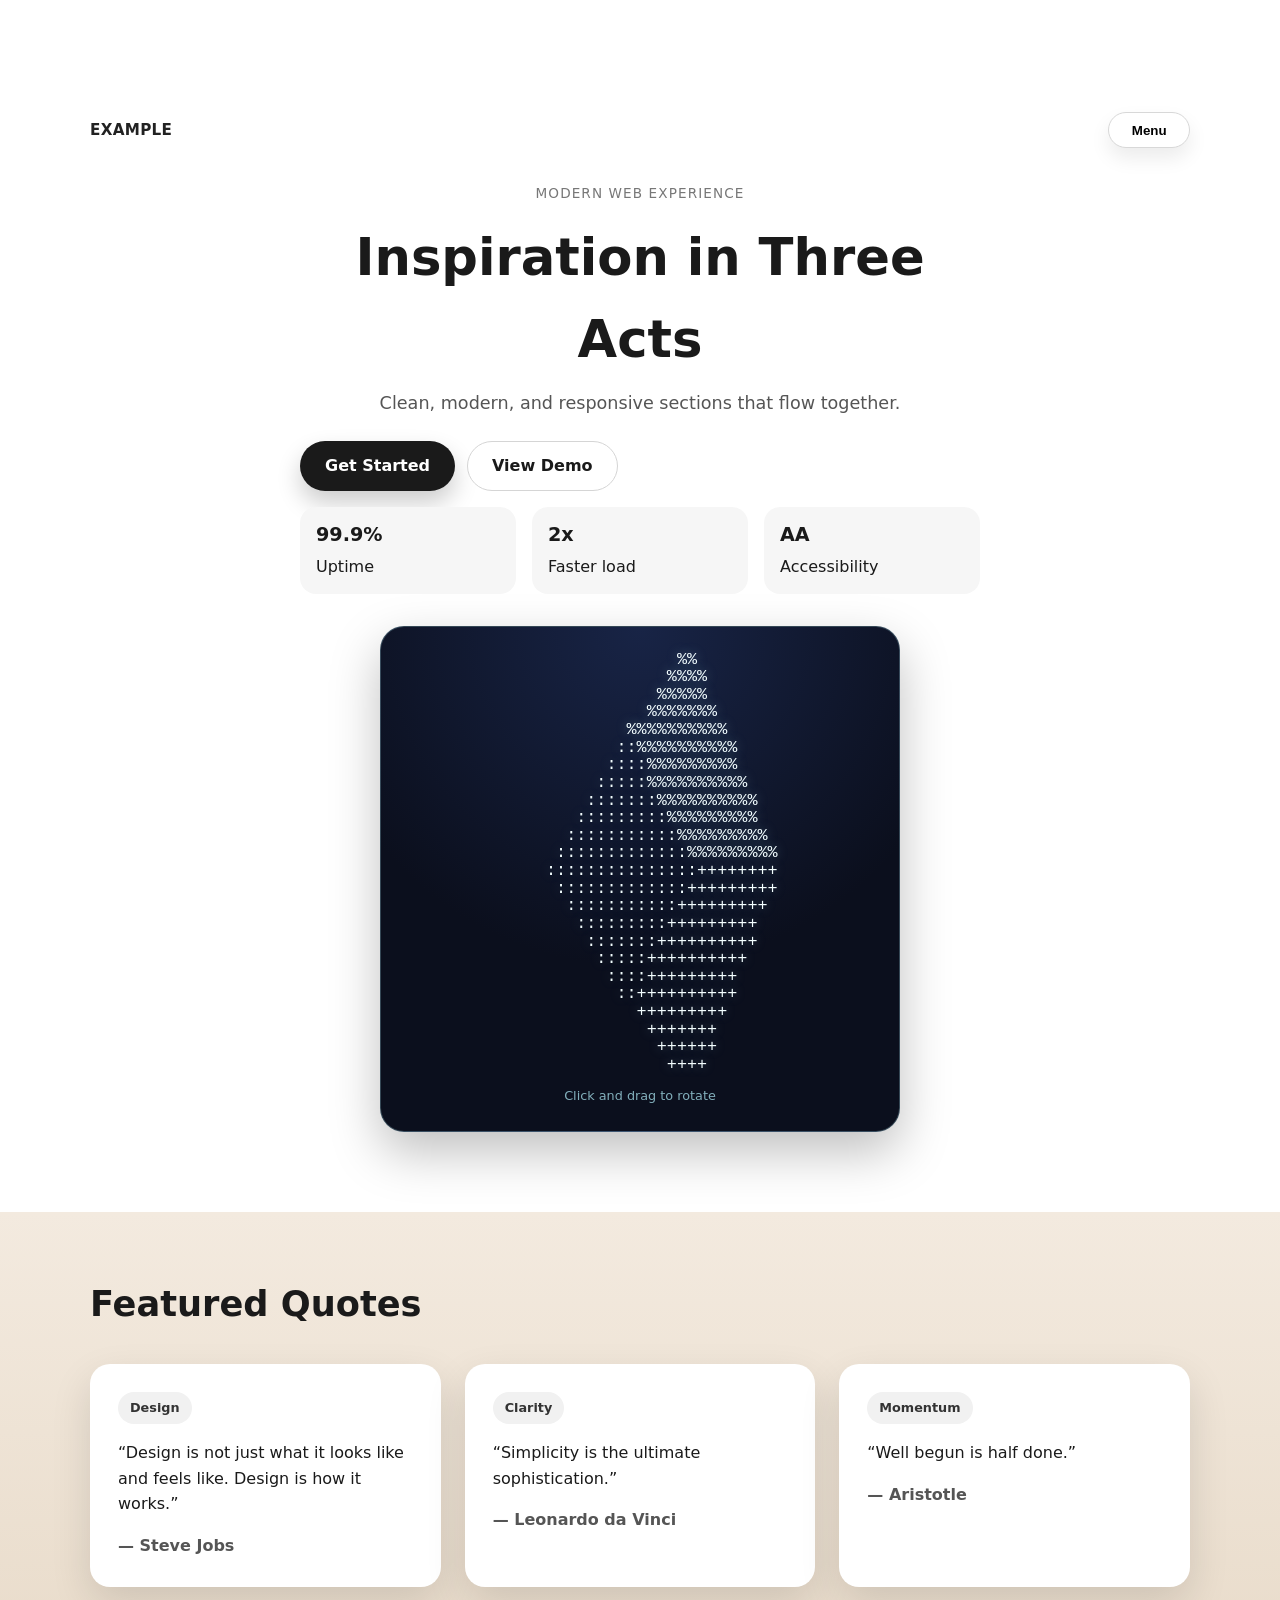
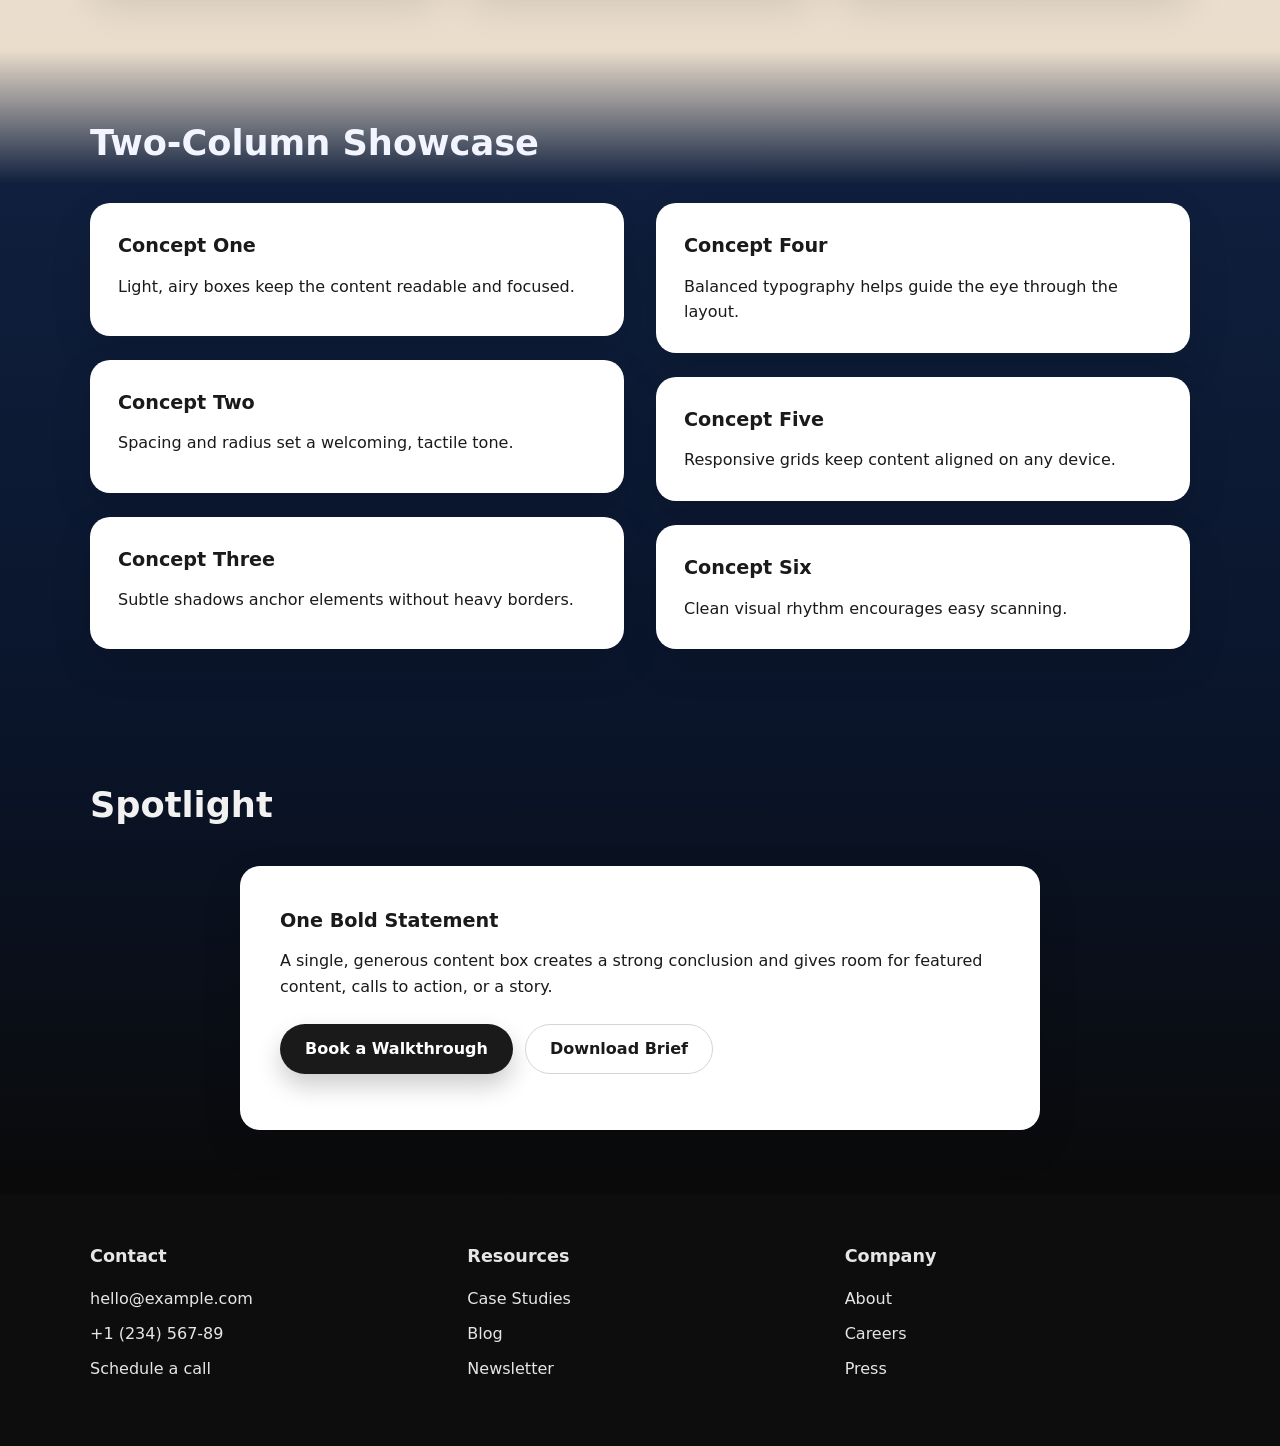
==== index.html @ aa2b6542 "Example website" ====
<!DOCTYPE html>
<html lang="en">
  <head>
    <meta charset="UTF-8" />
    <meta name="viewport" content="width=device-width, initial-scale=1.0" />
    <title>Example Website</title>
    <link rel="stylesheet" href="styles.css" />
  </head>
  <body>
    <header class="site-header">
      <div class="container header-inner">
        <div class="header-top">
          <span class="logo">Example</span>
          <div class="nav-wrapper">
            <button class="menu-button" type="button" aria-expanded="false" aria-controls="site-nav">
              Menu
            </button>
            <nav id="site-nav" class="site-nav" aria-label="Main Navigation">
              <a href="#">Home</a>
              <a href="#">Work</a>
              <a href="#">Services</a>
              <a href="#">Contact</a>
            </nav>
          </div>
        </div>
        <div class="brand">
          <span class="eyebrow">Modern web experience</span>
          <h1>Inspiration in Three Acts</h1>
          <p>Clean, modern, and responsive sections that flow together.</p>
          <div class="cta-row">
            <a class="button button--primary" href="#">Get Started</a>
            <a class="button button--ghost" href="#">View Demo</a>
          </div>
          <div class="meta-row">
            <div class="meta">
              <strong>99.9%</strong>
              <span>Uptime</span>
            </div>
            <div class="meta">
              <strong>2x</strong>
              <span>Faster load</span>
            </div>
            <div class="meta">
              <strong>AA</strong>
              <span>Accessibility</span>
            </div>
          </div>
        </div>
        <div class="ascii-panel" aria-hidden="true">
          <pre id="ascii-cube" class="ascii-cube"></pre>
          <span class="ascii-hint">Click and drag to rotate</span>
        </div>
      </div>
    </header>

    <main>
      <section class="section section--beige">
        <div class="container">
          <h2>Featured Quotes</h2>
          <div class="card-grid">
            <article class="card">
              <div class="chip">Design</div>
              <p>“Design is not just what it looks like and feels like. Design is how it works.”</p>
              <span>— Steve Jobs</span>
            </article>
            <article class="card">
              <div class="chip">Clarity</div>
              <p>“Simplicity is the ultimate sophistication.”</p>
              <span>— Leonardo da Vinci</span>
            </article>
            <article class="card">
              <div class="chip">Momentum</div>
              <p>“Well begun is half done.”</p>
              <span>— Aristotle</span>
            </article>
          </div>
        </div>
      </section>

      <section class="section section--blue">
        <div class="container">
          <h2>Two-Column Showcase</h2>
          <div class="two-column">
            <div class="column">
              <article class="card">
                <h3>Concept One</h3>
                <p>Light, airy boxes keep the content readable and focused.</p>
              </article>
              <article class="card">
                <h3>Concept Two</h3>
                <p>Spacing and radius set a welcoming, tactile tone.</p>
              </article>
              <article class="card">
                <h3>Concept Three</h3>
                <p>Subtle shadows anchor elements without heavy borders.</p>
              </article>
            </div>
            <div class="column">
              <article class="card">
                <h3>Concept Four</h3>
                <p>Balanced typography helps guide the eye through the layout.</p>
              </article>
              <article class="card">
                <h3>Concept Five</h3>
                <p>Responsive grids keep content aligned on any device.</p>
              </article>
              <article class="card">
                <h3>Concept Six</h3>
                <p>Clean visual rhythm encourages easy scanning.</p>
              </article>
            </div>
          </div>
        </div>
      </section>

      <section class="section section--black">
        <div class="container">
          <h2>Spotlight</h2>
          <article class="card card--large">
            <h3>One Bold Statement</h3>
            <p>
              A single, generous content box creates a strong conclusion and gives room for
              featured content, calls to action, or a story.
            </p>
            <div class="cta-row">
              <a class="button button--primary" href="#">Book a Walkthrough</a>
              <a class="button button--ghost" href="#">Download Brief</a>
            </div>
          </article>
        </div>
      </section>
    </main>

    <footer class="site-footer">
      <div class="container footer-grid">
        <div>
          <h4>Contact</h4>
          <ul>
            <li><a href="mailto:hello@example.com">hello@example.com</a></li>
            <li><a href="tel:+123456789">+1 (234) 567-89</a></li>
            <li><a href="#">Schedule a call</a></li>
          </ul>
        </div>
        <div>
          <h4>Resources</h4>
          <ul>
            <li><a href="#">Case Studies</a></li>
            <li><a href="#">Blog</a></li>
            <li><a href="#">Newsletter</a></li>
          </ul>
        </div>
        <div>
          <h4>Company</h4>
          <ul>
            <li><a href="#">About</a></li>
            <li><a href="#">Careers</a></li>
            <li><a href="#">Press</a></li>
          </ul>
        </div>
      </div>
    </footer>
    <script>
      const menuButton = document.querySelector(".menu-button");
      const siteNav = document.querySelector(".site-nav");

      if (menuButton && siteNav) {
        const closeMenu = () => {
          siteNav.classList.remove("is-open");
          menuButton.setAttribute("aria-expanded", "false");
        };

        menuButton.addEventListener("click", () => {
          const isOpen = siteNav.classList.toggle("is-open");
          menuButton.setAttribute("aria-expanded", String(isOpen));
        });

        siteNav.addEventListener("click", (event) => {
          if (event.target instanceof HTMLAnchorElement) {
            closeMenu();
          }
        });

        document.addEventListener("click", (event) => {
          if (!siteNav.contains(event.target) && !menuButton.contains(event.target)) {
            closeMenu();
          }
        });

        document.addEventListener("keydown", (event) => {
          if (event.key === "Escape") {
            closeMenu();
          }
        });
      }

      const asciiTarget = document.getElementById("ascii-cube");
      if (asciiTarget) {
        let width = 80;
        let height = 36;
        const chars = " .:-=+*#%@█";
        const cubeVertices = [
          [-1, -1, -1],
          [1, -1, -1],
          [1, 1, -1],
          [-1, 1, -1],
          [-1, -1, 1],
          [1, -1, 1],
          [1, 1, 1],
          [-1, 1, 1],
        ];
        const cubeFaces = [
          [0, 1, 2, 3],
          [4, 5, 6, 7],
          [0, 1, 5, 4],
          [2, 3, 7, 6],
          [1, 2, 6, 5],
          [0, 3, 7, 4],
        ];

        let rotX = 0.6;
        let rotY = 0.8;
        let targetX = rotX;
        let targetY = rotY;
        let isDragging = false;
        let lastPointer = { x: 0, y: 0 };

        const updateDimensions = () => {
          const measure = document.createElement("span");
          measure.textContent = "M";
          measure.style.visibility = "hidden";
          measure.style.position = "absolute";
          measure.style.whiteSpace = "pre";
          measure.style.fontFamily = getComputedStyle(asciiTarget).fontFamily;
          measure.style.fontSize = getComputedStyle(asciiTarget).fontSize;
          asciiTarget.appendChild(measure);
          const rect = measure.getBoundingClientRect();
          asciiTarget.removeChild(measure);

          const charWidth = rect.width || 10;
          const charHeight = rect.height || 16;
          const cols = Math.floor(asciiTarget.clientWidth / charWidth);
          const rows = Math.floor(asciiTarget.clientHeight / charHeight);
          width = Math.max(50, cols);
          height = Math.max(24, rows);
        };

        updateDimensions();
        window.addEventListener("resize", updateDimensions);

        const clamp = (value, min, max) => Math.min(Math.max(value, min), max);

        asciiTarget.addEventListener("mousedown", (event) => {
          isDragging = true;
          lastPointer = { x: event.clientX, y: event.clientY };
        });

        window.addEventListener("mouseup", () => {
          isDragging = false;
        });

        asciiTarget.addEventListener("mousemove", (event) => {
          if (!isDragging) return;
          const deltaX = event.clientX - lastPointer.x;
          const deltaY = event.clientY - lastPointer.y;
          lastPointer = { x: event.clientX, y: event.clientY };
          targetY -= deltaX * 0.01;
          targetX += deltaY * 0.01;
        });

        const rotate = (point, ax, ay) => {
          let [x, y, z] = point;
          const cosX = Math.cos(ax);
          const sinX = Math.sin(ax);
          const cosY = Math.cos(ay);
          const sinY = Math.sin(ay);
          let dy = y * cosX - z * sinX;
          let dz = y * sinX + z * cosX;
          let dx = x * cosY + dz * sinY;
          dz = -x * sinY + dz * cosY;
          return [dx, dy, dz];
        };

        const project = (point) => {
          const [x, y, z] = point;
          const depth = 3.5;
          const scale = 24 / (z + depth);
          return [x * scale, y * scale, z];
        };

        const cross = (a, b) => [
          a[1] * b[2] - a[2] * b[1],
          a[2] * b[0] - a[0] * b[2],
          a[0] * b[1] - a[1] * b[0],
        ];

        const normalize = (v) => {
          const length = Math.hypot(v[0], v[1], v[2]) || 1;
          return [v[0] / length, v[1] / length, v[2] / length];
        };

        const toScreen = (p, offsetX, offsetY) => [width / 2 + p[0] + offsetX, height / 2 - (p[1] + offsetY), p[2]];

        const fillTriangle = (p1, p2, p3, intensity, buffer, depthBuffer) => {
          const minX = Math.max(0, Math.floor(Math.min(p1[0], p2[0], p3[0])));
          const maxX = Math.min(width - 1, Math.ceil(Math.max(p1[0], p2[0], p3[0])));
          const minY = Math.max(0, Math.floor(Math.min(p1[1], p2[1], p3[1])));
          const maxY = Math.min(height - 1, Math.ceil(Math.max(p1[1], p2[1], p3[1])));

          const area = (p2[0] - p1[0]) * (p3[1] - p1[1]) - (p2[1] - p1[1]) * (p3[0] - p1[0]);
          if (area === 0) return;

          for (let y = minY; y <= maxY; y += 1) {
            for (let x = minX; x <= maxX; x += 1) {
              const w1 = (p2[0] - p1[0]) * (y - p1[1]) - (p2[1] - p1[1]) * (x - p1[0]);
              const w2 = (p3[0] - p2[0]) * (y - p2[1]) - (p3[1] - p2[1]) * (x - p2[0]);
              const w3 = (p1[0] - p3[0]) * (y - p3[1]) - (p1[1] - p3[1]) * (x - p3[0]);
              const hasNeg = w1 < 0 || w2 < 0 || w3 < 0;
              const hasPos = w1 > 0 || w2 > 0 || w3 > 0;
              if (hasNeg && hasPos) continue;

              const alpha = w2 / area;
              const beta = w3 / area;
              const gamma = 1 - alpha - beta;
              const z = p1[2] * alpha + p2[2] * beta + p3[2] * gamma;

              if (z > depthBuffer[y][x]) {
                depthBuffer[y][x] = z;
                const index = clamp(Math.floor(intensity * (chars.length - 1)), 0, chars.length - 1);
                buffer[y][x] = chars[index];
              }
            }
          }
        };

        const draw = () => {
          if (!isDragging) {
            targetY += 0.0045;
            targetX += 0.0025;
          }

          rotX += (targetX - rotX) * 0.08;
          rotY += (targetY - rotY) * 0.08;

          const buffer = Array.from({ length: height }, () => Array(width).fill(" "));
          const depthBuffer = Array.from({ length: height }, () => Array(width).fill(-Infinity));

          const rotated = cubeVertices.map((v) => rotate(v, rotX, rotY));
          const transformed = rotated.map((v) => project(v));
          const bounds = transformed.reduce(
            (acc, p) => {
              acc.minX = Math.min(acc.minX, p[0]);
              acc.maxX = Math.max(acc.maxX, p[0]);
              acc.minY = Math.min(acc.minY, p[1]);
              acc.maxY = Math.max(acc.maxY, p[1]);
              return acc;
            },
            { minX: Infinity, maxX: -Infinity, minY: Infinity, maxY: -Infinity }
          );
          const centerX = (bounds.minX + bounds.maxX) / 2;
          const centerY = (bounds.minY + bounds.maxY) / 2;
          const offsetX = -centerX;
          const offsetY = -centerY;
          const lightDir = normalize([0.4, 0.6, 1]);

          cubeFaces.forEach((face) => {
            const [a, b, c, d] = face;
            const v1 = rotated[a];
            const v2 = rotated[b];
            const v3 = rotated[c];
            const edge1 = [v2[0] - v1[0], v2[1] - v1[1], v2[2] - v1[2]];
            const edge2 = [v3[0] - v1[0], v3[1] - v1[1], v3[2] - v1[2]];
            const normal = normalize(cross(edge1, edge2));
            const brightness = clamp((normal[0] * lightDir[0] + normal[1] * lightDir[1] + normal[2] * lightDir[2] + 1) / 2, 0.15, 1);

            const p1 = toScreen(transformed[a], offsetX, offsetY);
            const p2 = toScreen(transformed[b], offsetX, offsetY);
            const p3 = toScreen(transformed[c], offsetX, offsetY);
            const p4 = toScreen(transformed[d], offsetX, offsetY);

            fillTriangle(p1, p2, p3, brightness, buffer, depthBuffer);
            fillTriangle(p1, p3, p4, brightness, buffer, depthBuffer);
          });

          asciiTarget.textContent = buffer.map((row) => row.join("")).join("\n");
          requestAnimationFrame(draw);
        };

        draw();
      }
    </script>
  </body>
</html>
---- styles.css ----
:root {
  --beige: #e9dccb;
  --beige-light: #f3eadf;
  --navy: #0f1f3d;
  --navy-deep: #0a152b;
  --black: #0a0a0a;
  --white: #ffffff;
  --text-dark: #1a1a1a;
}

* {
  box-sizing: border-box;
  margin: 0;
  padding: 0;
}

body {
  font-family: "Inter", "Segoe UI", system-ui, -apple-system, sans-serif;
  color: var(--text-dark);
  background: #ffffff;
  line-height: 1.6;
}

.container {
  width: min(1100px, 90vw);
  margin: 0 auto;
  padding: 4rem 0;
}

.site-header {
  background: #ffffff;
  padding: 3rem 0 1rem;
  text-align: center;
  position: relative;
  z-index: 5;
}

.header-inner {
  display: grid;
  gap: 2rem;
  justify-items: center;
  position: relative;
  isolation: isolate;
}

.header-top {
  width: 100%;
  display: flex;
  align-items: center;
  justify-content: space-between;
  gap: 1rem;
}

.logo {
  font-weight: 700;
  letter-spacing: 0.02em;
  text-transform: uppercase;
  font-size: 0.95rem;
  color: #222;
}

.brand {
  max-width: 680px;
}

.ascii-panel {
  width: min(520px, 90vw);
  background: radial-gradient(circle at top, #182446, #0b0f1d 60%);
  color: #b5f3ff;
  border-radius: 24px;
  padding: 1.5rem;
  box-shadow: 0 20px 50px rgba(0, 0, 0, 0.25);
  position: relative;
  overflow: hidden;
  border: 1px solid rgba(181, 243, 255, 0.25);
  text-align: left;
  cursor: grab;
  user-select: none;
}

.ascii-panel:active {
  cursor: grabbing;
}

.ascii-cube {
  font-family: "JetBrains Mono", "SFMono-Regular", Menlo, monospace;
  font-size: 1.05rem;
  line-height: 1.05;
  min-height: 320px;
  white-space: pre;
  color: #f3feff;
  text-shadow: 0 0 12px rgba(181, 243, 255, 0.35);
  display: block;
  width: 100%;
}

.ascii-hint {
  display: inline-block;
  margin-top: 0.75rem;
  font-size: 0.8rem;
  color: rgba(181, 243, 255, 0.7);
  text-align: center;
  width: 100%;
}

.eyebrow {
  display: inline-block;
  font-size: 0.85rem;
  letter-spacing: 0.08em;
  text-transform: uppercase;
  color: #777;
  margin-bottom: 0.75rem;
}

.cta-row {
  display: flex;
  flex-wrap: wrap;
  gap: 0.75rem;
  margin: 1.5rem 0 1rem;
}

.button {
  display: inline-flex;
  align-items: center;
  justify-content: center;
  padding: 0.7rem 1.5rem;
  border-radius: 999px;
  font-weight: 600;
  text-decoration: none;
  border: 1px solid transparent;
  transition: transform 0.2s ease, box-shadow 0.2s ease, background 0.2s ease;
}

.button--primary {
  background: #1a1a1a;
  color: #ffffff;
  box-shadow: 0 12px 24px rgba(0, 0, 0, 0.2);
}

.button--ghost {
  background: #ffffff;
  color: #1a1a1a;
  border-color: #d5d5d5;
}

.button:hover {
  transform: translateY(-2px);
}

.meta-row {
  display: grid;
  grid-template-columns: repeat(auto-fit, minmax(140px, 1fr));
  gap: 1rem;
  margin-top: 1rem;
}

.meta {
  background: #f6f6f6;
  border-radius: 16px;
  padding: 0.85rem 1rem;
  display: grid;
  gap: 0.2rem;
  text-align: left;
}

.meta strong {
  font-size: 1.2rem;
}

.nav-wrapper {
  position: relative;
  z-index: 10;
}

.menu-button {
  border: 1px solid #d8d8d8;
  background: #ffffff;
  padding: 0.6rem 1.4rem;
  border-radius: 999px;
  font-weight: 600;
  cursor: pointer;
  box-shadow: 0 10px 20px rgba(0, 0, 0, 0.08);
}

.menu-button:focus-visible {
  outline: 2px solid #222;
  outline-offset: 3px;
}

.site-nav {
  position: absolute;
  top: calc(100% + 0.75rem);
  right: 0;
  background: #ffffff;
  border-radius: 18px;
  padding: 1rem 1.25rem;
  display: grid;
  gap: 0.75rem;
  min-width: 180px;
  box-shadow: 0 16px 40px rgba(0, 0, 0, 0.18);
  opacity: 0;
  transform: translateY(-10px);
  pointer-events: none;
  transition: opacity 0.2s ease, transform 0.2s ease;
  text-align: left;
  z-index: 20;
}

.site-nav a {
  color: #1a1a1a;
  text-decoration: none;
  font-weight: 600;
  padding: 0.2rem 0.35rem;
  border-radius: 10px;
  transition: background 0.2s ease;
}

.site-nav a:hover {
  background: #f2f2f2;
}

.site-nav.is-open {
  opacity: 1;
  transform: translateY(0);
  pointer-events: auto;
}

.site-header h1 {
  font-size: clamp(2rem, 4vw, 3.2rem);
  margin-bottom: 0.5rem;
}

.site-header p {
  font-size: 1.1rem;
  color: #555;
}

.section {
  position: relative;
  overflow: hidden;
}

.section h2 {
  font-size: clamp(1.6rem, 3vw, 2.2rem);
  margin-bottom: 2rem;
  color: inherit;
}

.section--beige {
  background: linear-gradient(180deg, var(--beige-light) 0%, var(--beige) 100%);
}

.section--blue {
  background: linear-gradient(180deg, var(--beige) 0%, var(--navy) 20%, var(--navy-deep) 100%);
  color: #f2f5ff;
}

.section--black {
  background: linear-gradient(180deg, var(--navy-deep) 0%, var(--black) 100%);
  color: #f1f1f1;
}

.card-grid {
  display: grid;
  grid-template-columns: repeat(auto-fit, minmax(220px, 1fr));
  gap: 1.5rem;
}

.two-column {
  display: grid;
  grid-template-columns: repeat(2, minmax(0, 1fr));
  gap: 2rem;
}

.column {
  display: grid;
  gap: 1.5rem;
}

.card {
  background: var(--white);
  color: var(--text-dark);
  padding: 1.75rem;
  border-radius: 20px;
  box-shadow: 0 16px 40px rgba(0, 0, 0, 0.12);
  position: relative;
  transition: transform 0.2s ease, box-shadow 0.2s ease;
}

.card:hover {
  transform: translateY(-4px);
  box-shadow: 0 20px 45px rgba(0, 0, 0, 0.16);
}

.chip {
  display: inline-flex;
  align-items: center;
  padding: 0.35rem 0.75rem;
  border-radius: 999px;
  background: #f1f1f1;
  font-size: 0.8rem;
  font-weight: 600;
  color: #333;
  margin-bottom: 1rem;
}

.card span {
  display: block;
  margin-top: 1rem;
  font-weight: 600;
  color: #555;
}

.card h3 {
  margin-bottom: 0.75rem;
  font-size: 1.2rem;
}

.card--large {
  max-width: 800px;
  margin: 0 auto;
  padding: 2.5rem;
}

.site-footer {
  background: #0d0d0d;
  color: #e6e6e6;
}

.footer-grid {
  display: grid;
  grid-template-columns: repeat(auto-fit, minmax(200px, 1fr));
  gap: 2rem;
  padding: 3rem 0 4rem;
}

.site-footer h4 {
  margin-bottom: 1rem;
  font-size: 1.1rem;
}

.site-footer ul {
  list-style: none;
  display: grid;
  gap: 0.6rem;
}

.site-footer a {
  color: inherit;
  text-decoration: none;
  transition: color 0.2s ease;
}

.site-footer a:hover {
  color: #ffffff;
}

@media (max-width: 800px) {
  .two-column {
    grid-template-columns: 1fr;
  }

  .container {
    padding: 3rem 0;
  }

  .site-header {
    text-align: left;
  }

  .header-inner {
    justify-items: start;
  }

  .header-top {
    flex-wrap: wrap;
  }

  .cta-row {
    width: 100%;
  }
}
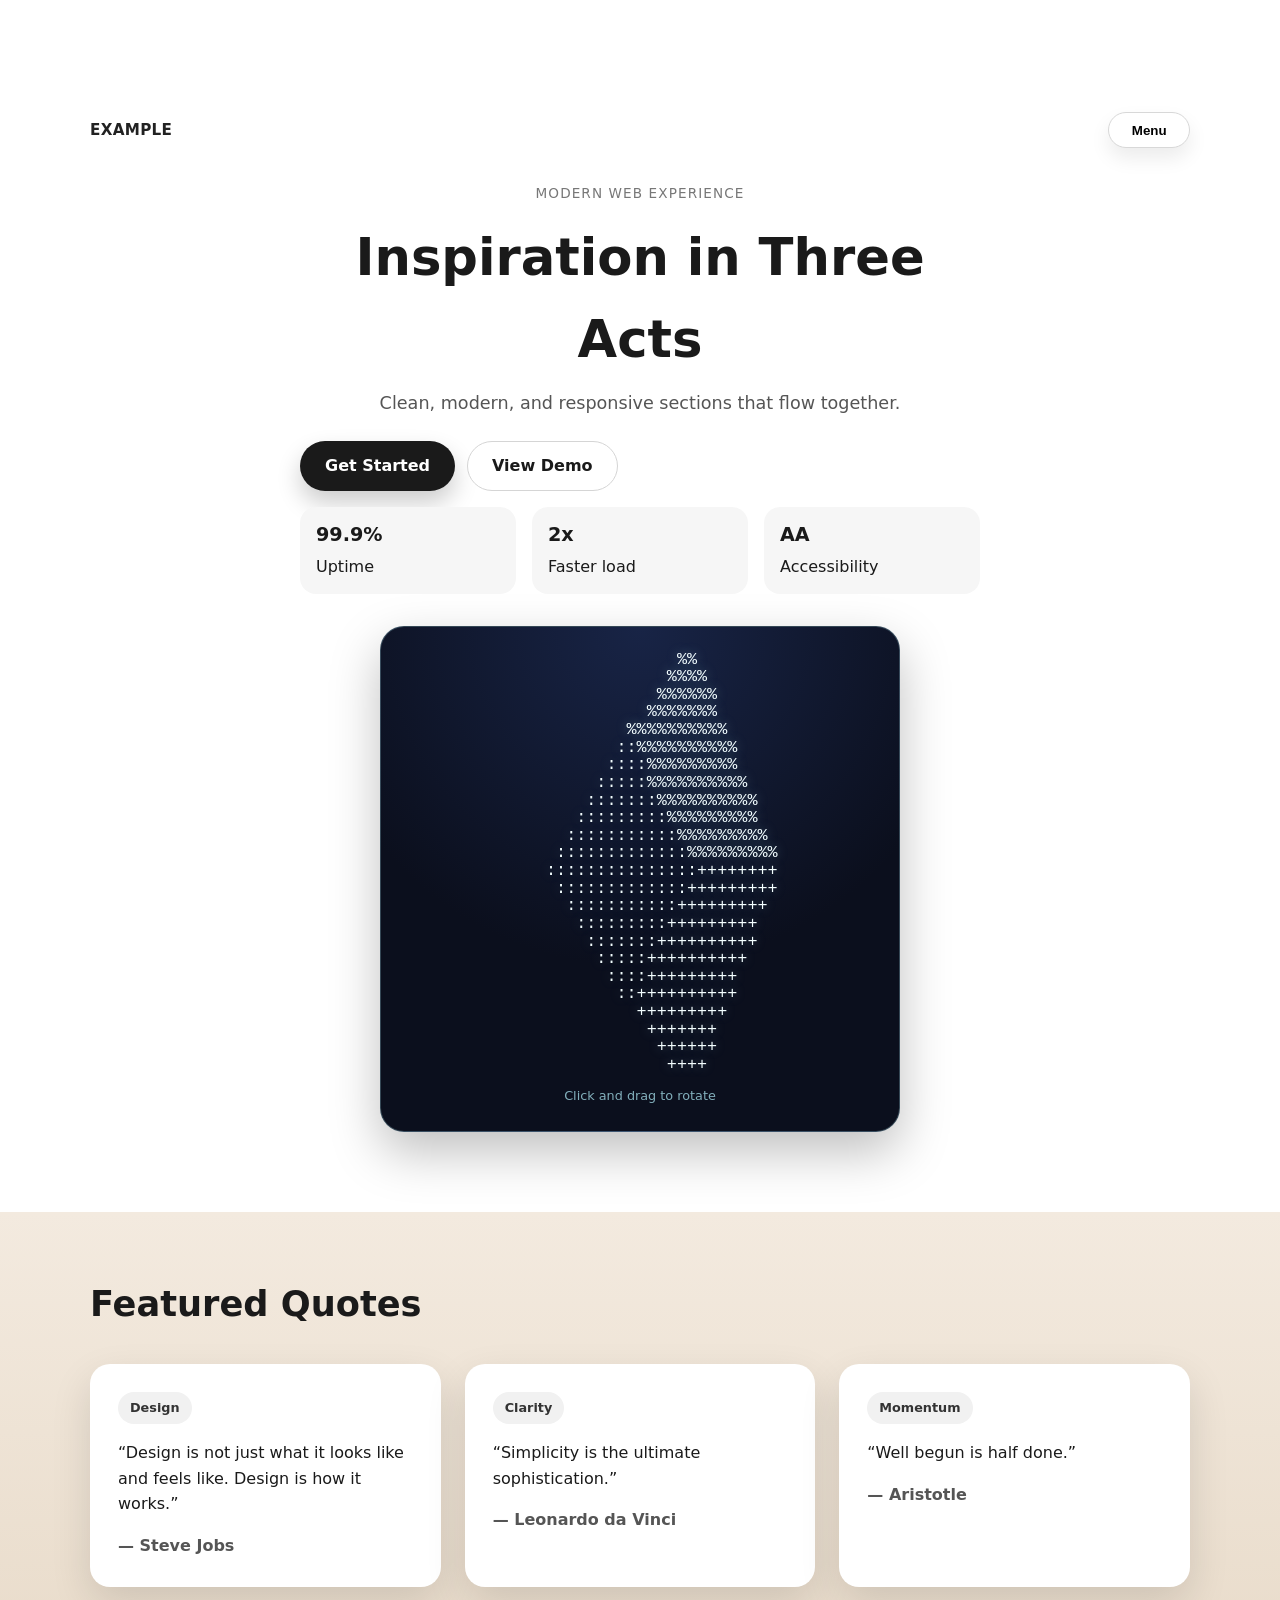
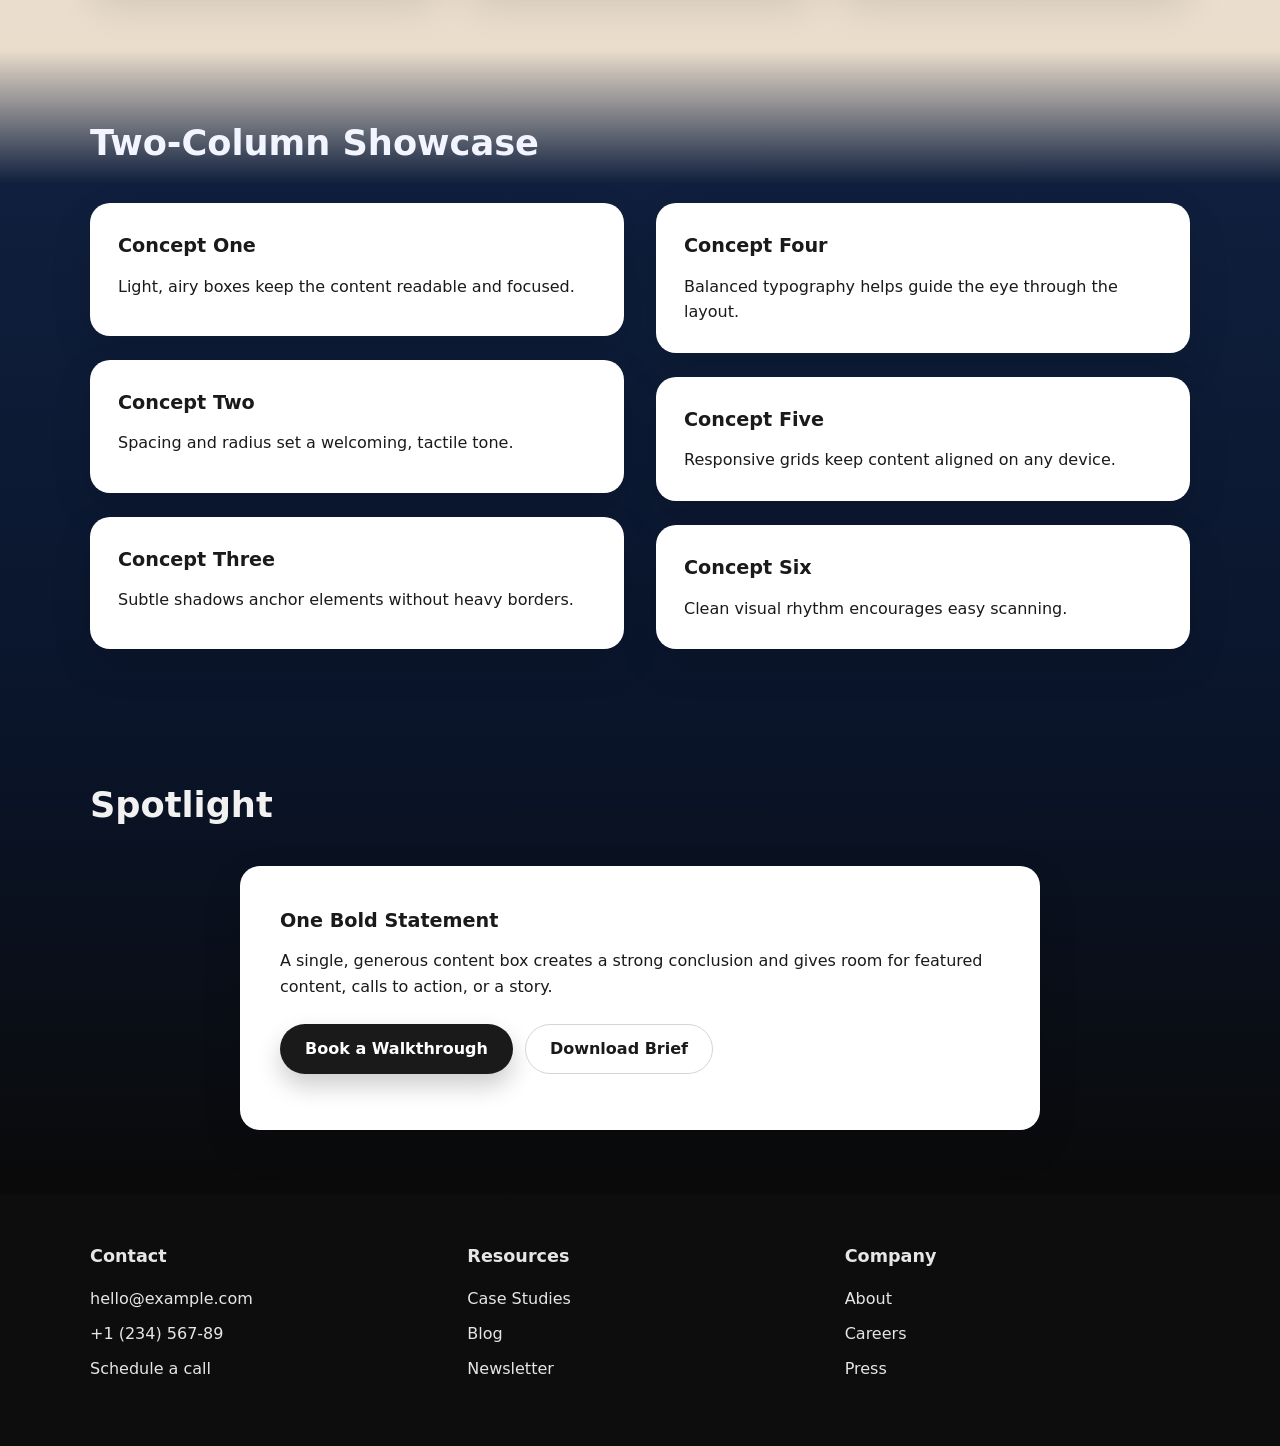
==== commit f3443bf2: "Add money management app with bills, subscriptions, and paydays tracking Agent-Logs-Url: https://git" ====
--- a/index.html
+++ b/index.html
@@ -4,7 +4,7 @@
     <meta charset="UTF-8" />
     <meta name="viewport" content="width=device-width, initial-scale=1.0" />
     <title>Example Website</title>
-    <link rel="stylesheet" href="styles.css" />
+    <link rel="stylesheet" href="css/styles.css" />
   </head>
   <body>
     <header class="site-header">
@@ -16,7 +16,8 @@
               Menu
             </button>
             <nav id="site-nav" class="site-nav" aria-label="Main Navigation">
-              <a href="#">Home</a>
+              <a href="index.html" aria-current="page">Home</a>
+              <a href="money-manager.html">Money Manager</a>
               <a href="#">Work</a>
               <a href="#">Services</a>
               <a href="#">Contact</a>
@@ -159,234 +160,9 @@
         </div>
       </div>
     </footer>
-    <script>
-      const menuButton = document.querySelector(".menu-button");
-      const siteNav = document.querySelector(".site-nav");
 
-      if (menuButton && siteNav) {
-        const closeMenu = () => {
-          siteNav.classList.remove("is-open");
-          menuButton.setAttribute("aria-expanded", "false");
-        };
-
-        menuButton.addEventListener("click", () => {
-          const isOpen = siteNav.classList.toggle("is-open");
-          menuButton.setAttribute("aria-expanded", String(isOpen));
-        });
-
-        siteNav.addEventListener("click", (event) => {
-          if (event.target instanceof HTMLAnchorElement) {
-            closeMenu();
-          }
-        });
-
-        document.addEventListener("click", (event) => {
-          if (!siteNav.contains(event.target) && !menuButton.contains(event.target)) {
-            closeMenu();
-          }
-        });
-
-        document.addEventListener("keydown", (event) => {
-          if (event.key === "Escape") {
-            closeMenu();
-          }
-        });
-      }
-
-      const asciiTarget = document.getElementById("ascii-cube");
-      if (asciiTarget) {
-        let width = 80;
-        let height = 36;
-        const chars = " .:-=+*#%@█";
-        const cubeVertices = [
-          [-1, -1, -1],
-          [1, -1, -1],
-          [1, 1, -1],
-          [-1, 1, -1],
-          [-1, -1, 1],
-          [1, -1, 1],
-          [1, 1, 1],
-          [-1, 1, 1],
-        ];
-        const cubeFaces = [
-          [0, 1, 2, 3],
-          [4, 5, 6, 7],
-          [0, 1, 5, 4],
-          [2, 3, 7, 6],
-          [1, 2, 6, 5],
-          [0, 3, 7, 4],
-        ];
-
-        let rotX = 0.6;
-        let rotY = 0.8;
-        let targetX = rotX;
-        let targetY = rotY;
-        let isDragging = false;
-        let lastPointer = { x: 0, y: 0 };
-
-        const updateDimensions = () => {
-          const measure = document.createElement("span");
-          measure.textContent = "M";
-          measure.style.visibility = "hidden";
-          measure.style.position = "absolute";
-          measure.style.whiteSpace = "pre";
-          measure.style.fontFamily = getComputedStyle(asciiTarget).fontFamily;
-          measure.style.fontSize = getComputedStyle(asciiTarget).fontSize;
-          asciiTarget.appendChild(measure);
-          const rect = measure.getBoundingClientRect();
-          asciiTarget.removeChild(measure);
-
-          const charWidth = rect.width || 10;
-          const charHeight = rect.height || 16;
-          const cols = Math.floor(asciiTarget.clientWidth / charWidth);
-          const rows = Math.floor(asciiTarget.clientHeight / charHeight);
-          width = Math.max(50, cols);
-          height = Math.max(24, rows);
-        };
-
-        updateDimensions();
-        window.addEventListener("resize", updateDimensions);
-
-        const clamp = (value, min, max) => Math.min(Math.max(value, min), max);
-
-        asciiTarget.addEventListener("mousedown", (event) => {
-          isDragging = true;
-          lastPointer = { x: event.clientX, y: event.clientY };
-        });
-
-        window.addEventListener("mouseup", () => {
-          isDragging = false;
-        });
-
-        asciiTarget.addEventListener("mousemove", (event) => {
-          if (!isDragging) return;
-          const deltaX = event.clientX - lastPointer.x;
-          const deltaY = event.clientY - lastPointer.y;
-          lastPointer = { x: event.clientX, y: event.clientY };
-          targetY -= deltaX * 0.01;
-          targetX += deltaY * 0.01;
-        });
-
-        const rotate = (point, ax, ay) => {
-          let [x, y, z] = point;
-          const cosX = Math.cos(ax);
-          const sinX = Math.sin(ax);
-          const cosY = Math.cos(ay);
-          const sinY = Math.sin(ay);
-          let dy = y * cosX - z * sinX;
-          let dz = y * sinX + z * cosX;
-          let dx = x * cosY + dz * sinY;
-          dz = -x * sinY + dz * cosY;
-          return [dx, dy, dz];
-        };
-
-        const project = (point) => {
-          const [x, y, z] = point;
-          const depth = 3.5;
-          const scale = 24 / (z + depth);
-          return [x * scale, y * scale, z];
-        };
-
-        const cross = (a, b) => [
-          a[1] * b[2] - a[2] * b[1],
-          a[2] * b[0] - a[0] * b[2],
-          a[0] * b[1] - a[1] * b[0],
-        ];
-
-        const normalize = (v) => {
-          const length = Math.hypot(v[0], v[1], v[2]) || 1;
-          return [v[0] / length, v[1] / length, v[2] / length];
-        };
-
-        const toScreen = (p, offsetX, offsetY) => [width / 2 + p[0] + offsetX, height / 2 - (p[1] + offsetY), p[2]];
-
-        const fillTriangle = (p1, p2, p3, intensity, buffer, depthBuffer) => {
-          const minX = Math.max(0, Math.floor(Math.min(p1[0], p2[0], p3[0])));
-          const maxX = Math.min(width - 1, Math.ceil(Math.max(p1[0], p2[0], p3[0])));
-          const minY = Math.max(0, Math.floor(Math.min(p1[1], p2[1], p3[1])));
-          const maxY = Math.min(height - 1, Math.ceil(Math.max(p1[1], p2[1], p3[1])));
-
-          const area = (p2[0] - p1[0]) * (p3[1] - p1[1]) - (p2[1] - p1[1]) * (p3[0] - p1[0]);
-          if (area === 0) return;
-
-          for (let y = minY; y <= maxY; y += 1) {
-            for (let x = minX; x <= maxX; x += 1) {
-              const w1 = (p2[0] - p1[0]) * (y - p1[1]) - (p2[1] - p1[1]) * (x - p1[0]);
-              const w2 = (p3[0] - p2[0]) * (y - p2[1]) - (p3[1] - p2[1]) * (x - p2[0]);
-              const w3 = (p1[0] - p3[0]) * (y - p3[1]) - (p1[1] - p3[1]) * (x - p3[0]);
-              const hasNeg = w1 < 0 || w2 < 0 || w3 < 0;
-              const hasPos = w1 > 0 || w2 > 0 || w3 > 0;
-              if (hasNeg && hasPos) continue;
-
-              const alpha = w2 / area;
-              const beta = w3 / area;
-              const gamma = 1 - alpha - beta;
-              const z = p1[2] * alpha + p2[2] * beta + p3[2] * gamma;
-
-              if (z > depthBuffer[y][x]) {
-                depthBuffer[y][x] = z;
-                const index = clamp(Math.floor(intensity * (chars.length - 1)), 0, chars.length - 1);
-                buffer[y][x] = chars[index];
-              }
-            }
-          }
-        };
-
-        const draw = () => {
-          if (!isDragging) {
-            targetY += 0.0045;
-            targetX += 0.0025;
-          }
-
-          rotX += (targetX - rotX) * 0.08;
-          rotY += (targetY - rotY) * 0.08;
-
-          const buffer = Array.from({ length: height }, () => Array(width).fill(" "));
-          const depthBuffer = Array.from({ length: height }, () => Array(width).fill(-Infinity));
-
-          const rotated = cubeVertices.map((v) => rotate(v, rotX, rotY));
-          const transformed = rotated.map((v) => project(v));
-          const bounds = transformed.reduce(
-            (acc, p) => {
-              acc.minX = Math.min(acc.minX, p[0]);
-              acc.maxX = Math.max(acc.maxX, p[0]);
-              acc.minY = Math.min(acc.minY, p[1]);
-              acc.maxY = Math.max(acc.maxY, p[1]);
-              return acc;
-            },
-            { minX: Infinity, maxX: -Infinity, minY: Infinity, maxY: -Infinity }
-          );
-          const centerX = (bounds.minX + bounds.maxX) / 2;
-          const centerY = (bounds.minY + bounds.maxY) / 2;
-          const offsetX = -centerX;
-          const offsetY = -centerY;
-          const lightDir = normalize([0.4, 0.6, 1]);
-
-          cubeFaces.forEach((face) => {
-            const [a, b, c, d] = face;
-            const v1 = rotated[a];
-            const v2 = rotated[b];
-            const v3 = rotated[c];
-            const edge1 = [v2[0] - v1[0], v2[1] - v1[1], v2[2] - v1[2]];
-            const edge2 = [v3[0] - v1[0], v3[1] - v1[1], v3[2] - v1[2]];
-            const normal = normalize(cross(edge1, edge2));
-            const brightness = clamp((normal[0] * lightDir[0] + normal[1] * lightDir[1] + normal[2] * lightDir[2] + 1) / 2, 0.15, 1);
-
-            const p1 = toScreen(transformed[a], offsetX, offsetY);
-            const p2 = toScreen(transformed[b], offsetX, offsetY);
-            const p3 = toScreen(transformed[c], offsetX, offsetY);
-            const p4 = toScreen(transformed[d], offsetX, offsetY);
-
-            fillTriangle(p1, p2, p3, brightness, buffer, depthBuffer);
-            fillTriangle(p1, p3, p4, brightness, buffer, depthBuffer);
-          });
-
-          asciiTarget.textContent = buffer.map((row) => row.join("")).join("\n");
-          requestAnimationFrame(draw);
-        };
-
-        draw();
-      }
-    </script>
+    <script src="js/nav.js" defer></script>
+    <script src="js/ascii.js" defer></script>
+    <script src="js/main.js" defer></script>
   </body>
 </html>
--- a/css/styles.css
+++ b/css/styles.css
@@ -0,0 +1,382 @@
+:root {
+  --beige: #e9dccb;
+  --beige-light: #f3eadf;
+  --navy: #0f1f3d;
+  --navy-deep: #0a152b;
+  --black: #0a0a0a;
+  --white: #ffffff;
+  --text-dark: #1a1a1a;
+}
+
+* {
+  box-sizing: border-box;
+  margin: 0;
+  padding: 0;
+}
+
+body {
+  font-family: "Inter", "Segoe UI", system-ui, -apple-system, sans-serif;
+  color: var(--text-dark);
+  background: #ffffff;
+  line-height: 1.6;
+}
+
+.container {
+  width: min(1100px, 90vw);
+  margin: 0 auto;
+  padding: 4rem 0;
+}
+
+.site-header {
+  background: #ffffff;
+  padding: 3rem 0 1rem;
+  text-align: center;
+  position: relative;
+  z-index: 5;
+}
+
+.header-inner {
+  display: grid;
+  gap: 2rem;
+  justify-items: center;
+  position: relative;
+  isolation: isolate;
+}
+
+.header-top {
+  width: 100%;
+  display: flex;
+  align-items: center;
+  justify-content: space-between;
+  gap: 1rem;
+}
+
+.logo {
+  font-weight: 700;
+  letter-spacing: 0.02em;
+  text-transform: uppercase;
+  font-size: 0.95rem;
+  color: #222;
+}
+
+.brand {
+  max-width: 680px;
+}
+
+.ascii-panel {
+  width: min(520px, 90vw);
+  background: radial-gradient(circle at top, #182446, #0b0f1d 60%);
+  color: #b5f3ff;
+  border-radius: 24px;
+  padding: 1.5rem;
+  box-shadow: 0 20px 50px rgba(0, 0, 0, 0.25);
+  position: relative;
+  overflow: hidden;
+  border: 1px solid rgba(181, 243, 255, 0.25);
+  text-align: left;
+  cursor: grab;
+  user-select: none;
+}
+
+.ascii-panel:active {
+  cursor: grabbing;
+}
+
+.ascii-cube {
+  font-family: "JetBrains Mono", "SFMono-Regular", Menlo, monospace;
+  font-size: 1.05rem;
+  line-height: 1.05;
+  min-height: 320px;
+  white-space: pre;
+  color: #f3feff;
+  text-shadow: 0 0 12px rgba(181, 243, 255, 0.35);
+  display: block;
+  width: 100%;
+}
+
+.ascii-hint {
+  display: inline-block;
+  margin-top: 0.75rem;
+  font-size: 0.8rem;
+  color: rgba(181, 243, 255, 0.7);
+  text-align: center;
+  width: 100%;
+}
+
+.eyebrow {
+  display: inline-block;
+  font-size: 0.85rem;
+  letter-spacing: 0.08em;
+  text-transform: uppercase;
+  color: #777;
+  margin-bottom: 0.75rem;
+}
+
+.cta-row {
+  display: flex;
+  flex-wrap: wrap;
+  gap: 0.75rem;
+  margin: 1.5rem 0 1rem;
+}
+
+.button {
+  display: inline-flex;
+  align-items: center;
+  justify-content: center;
+  padding: 0.7rem 1.5rem;
+  border-radius: 999px;
+  font-weight: 600;
+  text-decoration: none;
+  border: 1px solid transparent;
+  transition: transform 0.2s ease, box-shadow 0.2s ease, background 0.2s ease;
+}
+
+.button--primary {
+  background: #1a1a1a;
+  color: #ffffff;
+  box-shadow: 0 12px 24px rgba(0, 0, 0, 0.2);
+}
+
+.button--ghost {
+  background: #ffffff;
+  color: #1a1a1a;
+  border-color: #d5d5d5;
+}
+
+.button:hover {
+  transform: translateY(-2px);
+}
+
+.meta-row {
+  display: grid;
+  grid-template-columns: repeat(auto-fit, minmax(140px, 1fr));
+  gap: 1rem;
+  margin-top: 1rem;
+}
+
+.meta {
+  background: #f6f6f6;
+  border-radius: 16px;
+  padding: 0.85rem 1rem;
+  display: grid;
+  gap: 0.2rem;
+  text-align: left;
+}
+
+.meta strong {
+  font-size: 1.2rem;
+}
+
+.nav-wrapper {
+  position: relative;
+  z-index: 10;
+}
+
+.menu-button {
+  border: 1px solid #d8d8d8;
+  background: #ffffff;
+  padding: 0.6rem 1.4rem;
+  border-radius: 999px;
+  font-weight: 600;
+  cursor: pointer;
+  box-shadow: 0 10px 20px rgba(0, 0, 0, 0.08);
+}
+
+.menu-button:focus-visible {
+  outline: 2px solid #222;
+  outline-offset: 3px;
+}
+
+.site-nav {
+  position: absolute;
+  top: calc(100% + 0.75rem);
+  right: 0;
+  background: #ffffff;
+  border-radius: 18px;
+  padding: 1rem 1.25rem;
+  display: grid;
+  gap: 0.75rem;
+  min-width: 180px;
+  box-shadow: 0 16px 40px rgba(0, 0, 0, 0.18);
+  opacity: 0;
+  transform: translateY(-10px);
+  pointer-events: none;
+  transition: opacity 0.2s ease, transform 0.2s ease;
+  text-align: left;
+  z-index: 20;
+}
+
+.site-nav a {
+  color: #1a1a1a;
+  text-decoration: none;
+  font-weight: 600;
+  padding: 0.2rem 0.35rem;
+  border-radius: 10px;
+  transition: background 0.2s ease;
+}
+
+.site-nav a:hover {
+  background: #f2f2f2;
+}
+
+.site-nav.is-open {
+  opacity: 1;
+  transform: translateY(0);
+  pointer-events: auto;
+}
+
+.site-header h1 {
+  font-size: clamp(2rem, 4vw, 3.2rem);
+  margin-bottom: 0.5rem;
+}
+
+.site-header p {
+  font-size: 1.1rem;
+  color: #555;
+}
+
+.section {
+  position: relative;
+  overflow: hidden;
+}
+
+.section h2 {
+  font-size: clamp(1.6rem, 3vw, 2.2rem);
+  margin-bottom: 2rem;
+  color: inherit;
+}
+
+.section--beige {
+  background: linear-gradient(180deg, var(--beige-light) 0%, var(--beige) 100%);
+}
+
+.section--blue {
+  background: linear-gradient(180deg, var(--beige) 0%, var(--navy) 20%, var(--navy-deep) 100%);
+  color: #f2f5ff;
+}
+
+.section--black {
+  background: linear-gradient(180deg, var(--navy-deep) 0%, var(--black) 100%);
+  color: #f1f1f1;
+}
+
+.card-grid {
+  display: grid;
+  grid-template-columns: repeat(auto-fit, minmax(220px, 1fr));
+  gap: 1.5rem;
+}
+
+.two-column {
+  display: grid;
+  grid-template-columns: repeat(2, minmax(0, 1fr));
+  gap: 2rem;
+}
+
+.column {
+  display: grid;
+  gap: 1.5rem;
+}
+
+.card {
+  background: var(--white);
+  color: var(--text-dark);
+  padding: 1.75rem;
+  border-radius: 20px;
+  box-shadow: 0 16px 40px rgba(0, 0, 0, 0.12);
+  position: relative;
+  transition: transform 0.2s ease, box-shadow 0.2s ease;
+}
+
+.card:hover {
+  transform: translateY(-4px);
+  box-shadow: 0 20px 45px rgba(0, 0, 0, 0.16);
+}
+
+.chip {
+  display: inline-flex;
+  align-items: center;
+  padding: 0.35rem 0.75rem;
+  border-radius: 999px;
+  background: #f1f1f1;
+  font-size: 0.8rem;
+  font-weight: 600;
+  color: #333;
+  margin-bottom: 1rem;
+}
+
+.card span {
+  display: block;
+  margin-top: 1rem;
+  font-weight: 600;
+  color: #555;
+}
+
+.card h3 {
+  margin-bottom: 0.75rem;
+  font-size: 1.2rem;
+}
+
+.card--large {
+  max-width: 800px;
+  margin: 0 auto;
+  padding: 2.5rem;
+}
+
+.site-footer {
+  background: #0d0d0d;
+  color: #e6e6e6;
+}
+
+.footer-grid {
+  display: grid;
+  grid-template-columns: repeat(auto-fit, minmax(200px, 1fr));
+  gap: 2rem;
+  padding: 3rem 0 4rem;
+}
+
+.site-footer h4 {
+  margin-bottom: 1rem;
+  font-size: 1.1rem;
+}
+
+.site-footer ul {
+  list-style: none;
+  display: grid;
+  gap: 0.6rem;
+}
+
+.site-footer a {
+  color: inherit;
+  text-decoration: none;
+  transition: color 0.2s ease;
+}
+
+.site-footer a:hover {
+  color: #ffffff;
+}
+
+@media (max-width: 800px) {
+  .two-column {
+    grid-template-columns: 1fr;
+  }
+
+  .container {
+    padding: 3rem 0;
+  }
+
+  .site-header {
+    text-align: left;
+  }
+
+  .header-inner {
+    justify-items: start;
+  }
+
+  .header-top {
+    flex-wrap: wrap;
+  }
+
+  .cta-row {
+    width: 100%;
+  }
+}
